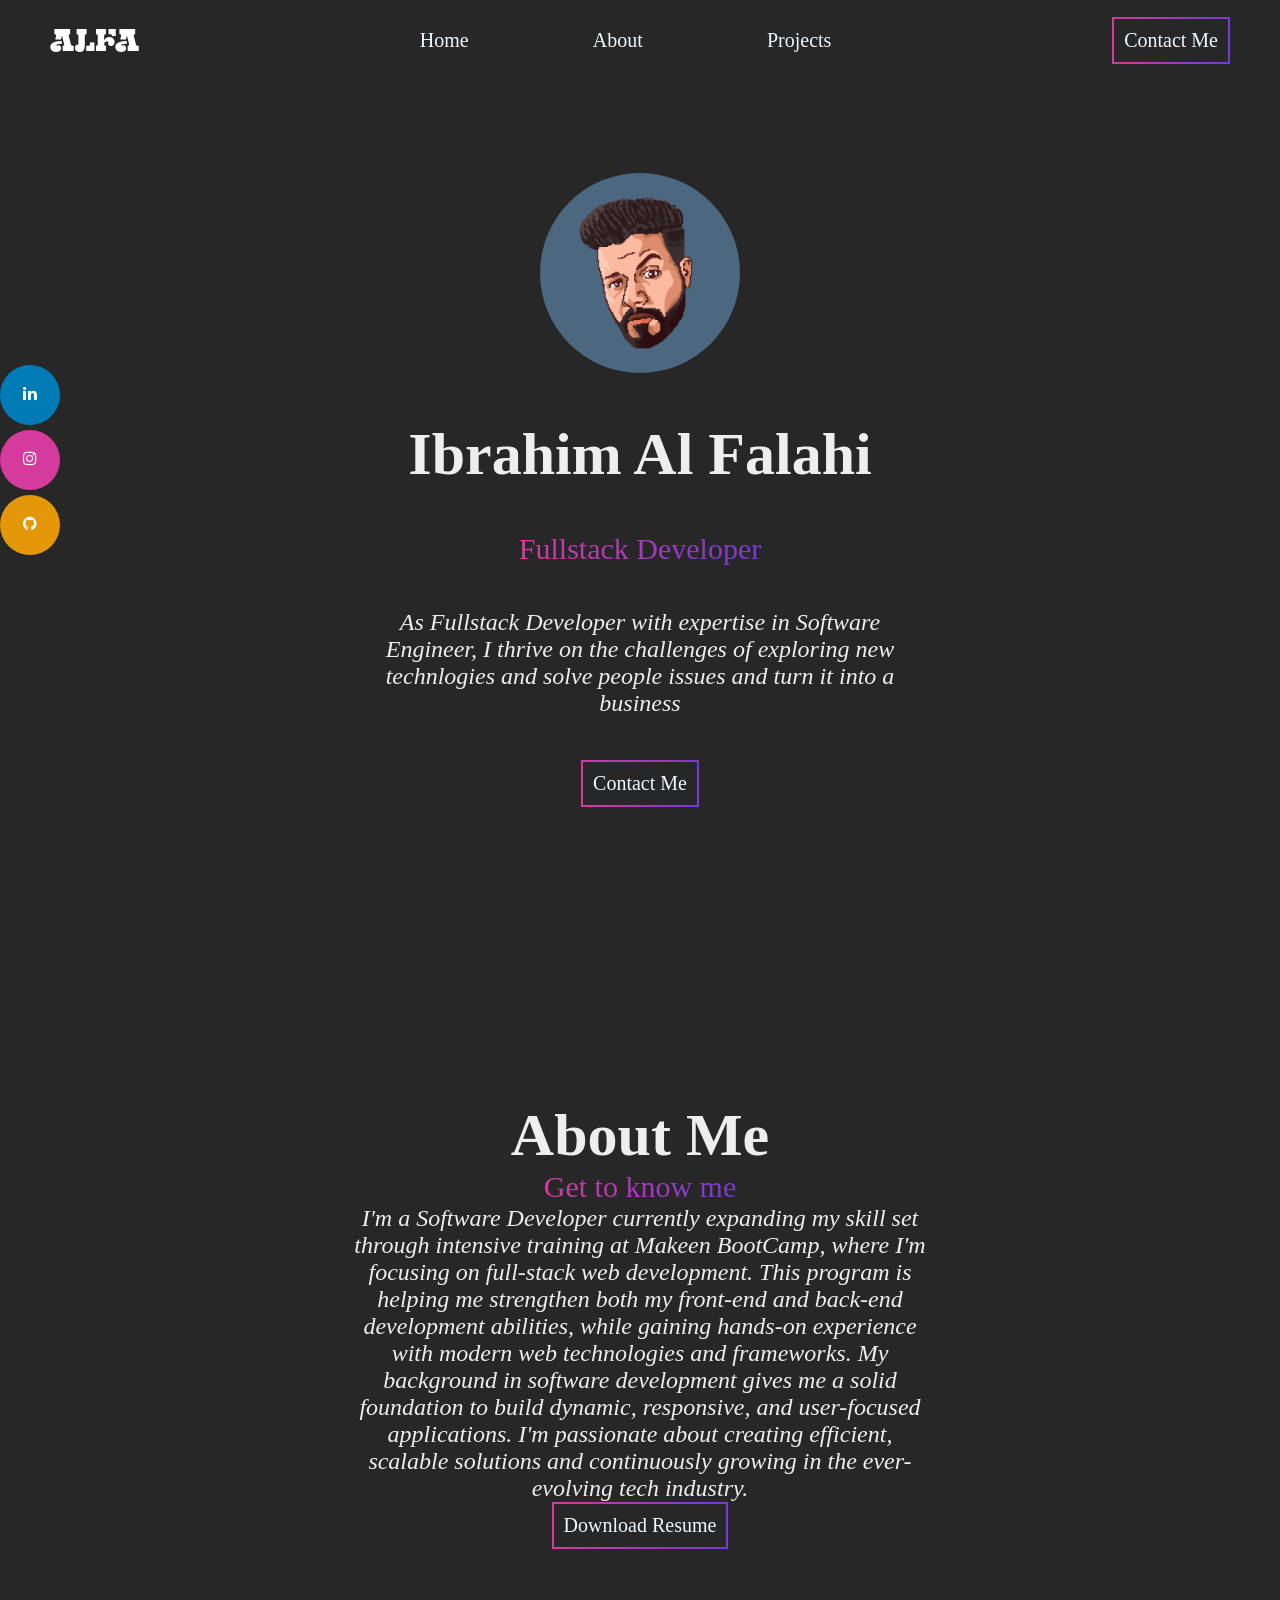
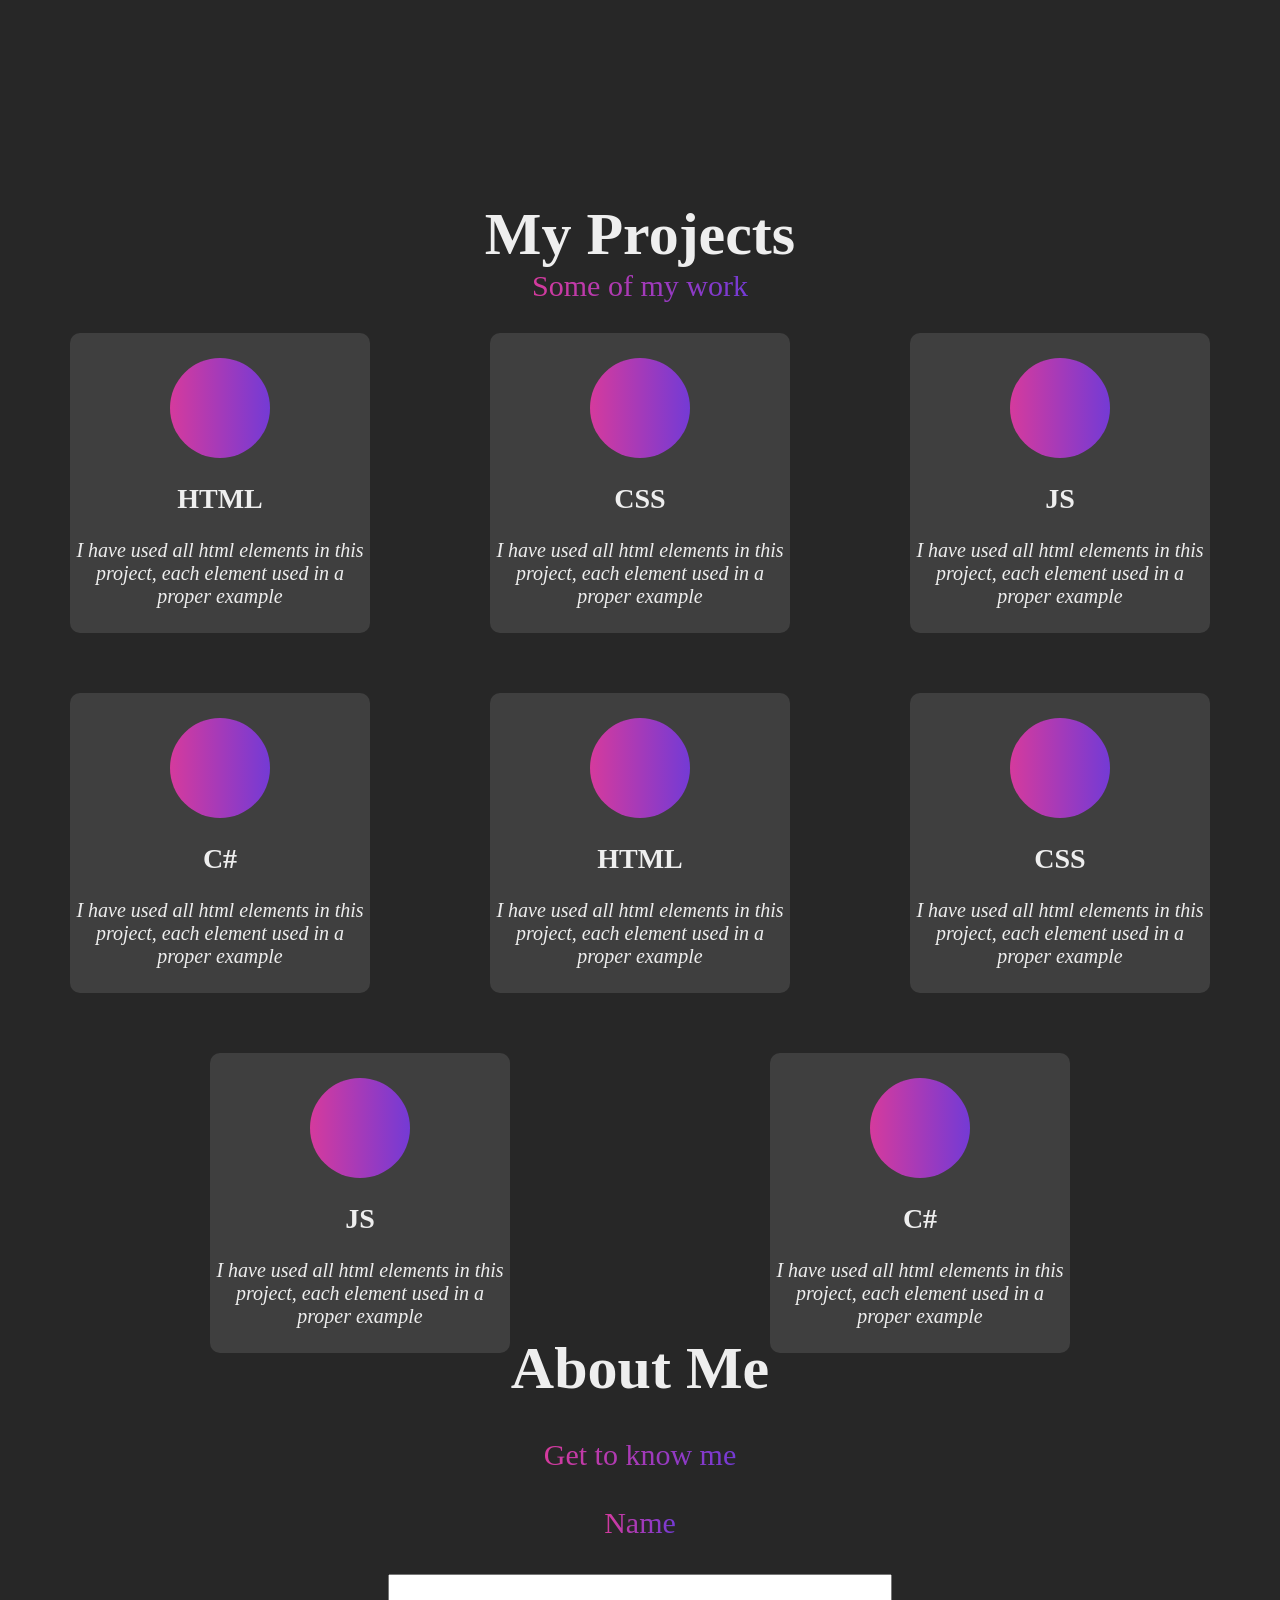
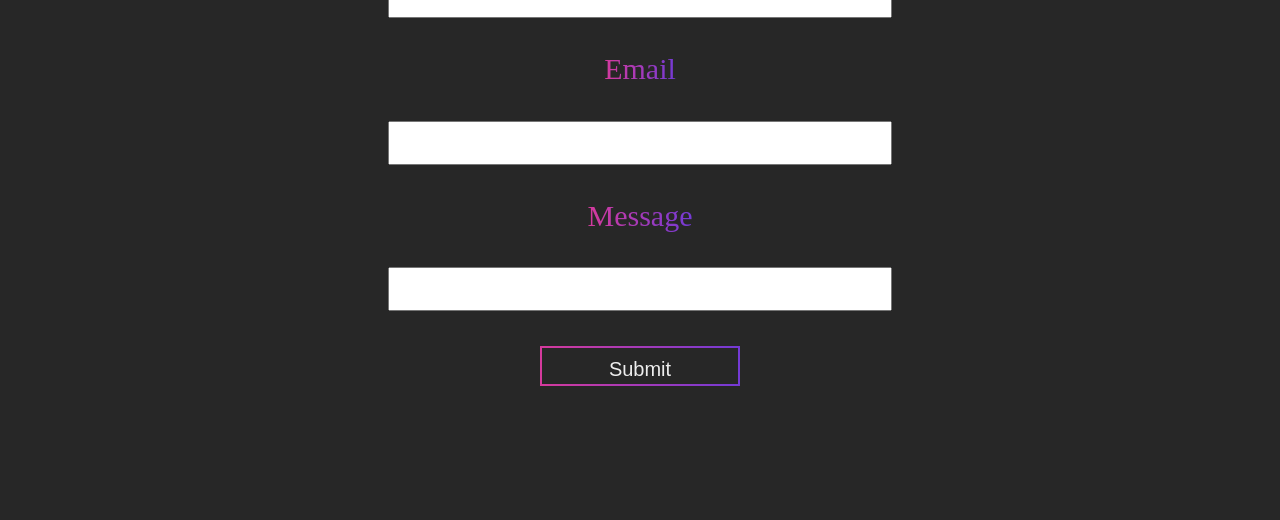
==== My portfolio/index.html @ e29e6a5a "added my portfolio" ====
<!DOCTYPE html>
<html lang="en">
<head>
    <meta charset="UTF-8">
    <meta name="viewport" content="width=device-width, initial-scale=1.0">
    <link rel="stylesheet" href="./asset/css/index.css">
    <link rel="stylesheet" href="https://cdnjs.cloudflare.com/ajax/libs/font-awesome/4.7.0/css/font-awesome.min.css">

    <title>Home</title>
</head>
<body>
    <div class="nav">
        <div class="logo">
            <h1>Alfa</h1>
        </div>
        <div class="tabs">
            <ul>
                <li><a href="#">Home</a></li>
                <li><a href="#">About</a></li>
                <li><a href="#">Projects</a></li>
            </ul>
        </div>
        <div class="contact">
            <a>Contact Me</a>
        </div>
    </div>
    <div class="social-icons">
        <a href="#" class="fa fa-linkedin"></a>
        <a href="#" class="fa fa-instagram"></a>
        <a href="#" class="fa fa-github"></a>

    </div>
    <div class="main-content">
        <div class="home">
            <div class="img">
                <img src="./asset/img/me.jpeg">
            </div>
            <div class="name">
                <h1>Ibrahim Al Falahi</h1>
            </div>
            <div class="title">
                <h2>Fullstack Developer</h2>
            </div>
            <div class="description">
                <p>As Fullstack Developer with expertise in Software Engineer,
                    I thrive on the challenges of exploring new technlogies 
                   and solve people issues and turn it into a business </p>
            </div>
            <div class="contact-button">
                <a>Contact Me</a>
            </div>
        </div>
        <div class="about">
            <div class="title">
                <h1>About Me</h1>
            </div>
            <div class="lable">
                <h2>Get to know me</h2>
            </div>
            <div class="description">
                <p>I'm a Software Developer currently expanding my skill set through intensive training at Makeen BootCamp, where I'm focusing on full-stack web development. This program is helping me strengthen both my front-end and back-end development abilities, while gaining hands-on experience with modern web technologies and frameworks. My background in software development gives me a solid foundation to build dynamic, responsive, and user-focused applications. I'm passionate about creating efficient, scalable solutions and continuously growing in the ever-evolving tech industry.</p>
            </div>
            <div class="contact-button">
                <a>Download Resume</a>
            </div>
        </div>
        <div class="projects">
            <div class="title">
                <h1>My Projects</h1>
            </div>
            <div class="lable">
                <h2>Some of my work</h2>
            </div>
            <div class="project-list">
                <div class="box">
                    <div class="icon">

                    </div>
                    <div class="project-title">
                        <h3>HTML</h3>
                    </div>
                    <div class="prject-description">
                        <p>I have used all html elements in this project, each element used in a proper example</p>
                    </div>
                </div>
                <div class="box">
                    <div class="icon">

                    </div>
                    <div class="project-title">
                        <h3>CSS</h3>
                    </div>
                    <div class="prject-description">
                        <p>I have used all html elements in this project, each element used in a proper example</p>
                    </div>
                </div>
                <div class="box">
                    <div class="icon">

                    </div>
                    <div class="project-title">
                        <h3>JS</h3>
                    </div>
                    <div class="prject-description">
                        <p>I have used all html elements in this project, each element used in a proper example</p>
                    </div>
                </div>
                <div class="box">
                    <div class="icon">

                    </div>
                    <div class="project-title">
                        <h3>C#</h3>
                    </div>
                    <div class="prject-description">
                        <p>I have used all html elements in this project, each element used in a proper example</p>
                    </div>
                </div>
                <div class="box">
                    <div class="icon">

                    </div>
                    <div class="project-title">
                        <h3>HTML</h3>
                    </div>
                    <div class="prject-description">
                        <p>I have used all html elements in this project, each element used in a proper example</p>
                    </div>
                </div>
                <div class="box">
                    <div class="icon">

                    </div>
                    <div class="project-title">
                        <h3>CSS</h3>
                    </div>
                    <div class="prject-description">
                        <p>I have used all html elements in this project, each element used in a proper example</p>
                    </div>
                </div>
                <div class="box">
                    <div class="icon">

                    </div>
                    <div class="project-title">
                        <h3>JS</h3>
                    </div>
                    <div class="prject-description">
                        <p>I have used all html elements in this project, each element used in a proper example</p>
                    </div>
                </div>
                <div class="box">
                    <div class="icon">

                    </div>
                    <div class="project-title">
                        <h3>C#</h3>
                    </div>
                    <div class="prject-description">
                        <p>I have used all html elements in this project, each element used in a proper example</p>
                    </div>
                </div>
                
            </div>
        </div>
        <div class="contact-form">
            <div class="title">
                <h1>About Me</h1>
            </div>
            <div class="lable">
                <h2>Get to know me</h2>
            </div>
            <label for="">Name</label>
            <input type="text">
            <label for="">Email</label>
            <input type="text">
            <label for="">Message</label>
            <input type="text">
            <button>Submit</button>
        </div>
    </div>
</body>
</html>
---- My portfolio/asset/css/index.css ----
@import url('https://fonts.googleapis.com/css2?family=Exile&display=swap');

* {
    position: relative;
  margin: 0px;
  padding: 0px;
  
}

.nav {
  position: sticky;
  display: flex;
  justify-content: space-between;
  align-items: center;
  height: 5rem;
  top: 0px;
  background-color: #272727;
  /* box-shadow: 0 0 50px #404B69; */
  z-index: 100;
}
.logo {
    margin-left: 50px;
  align-items: center;
  /* position: absolute;
    top:  1.25rem; */
}
.logo h1 {
  /* display: inline; */
  font-family: "Exile", system-ui;
  font-weight: 400;
  font-style: normal;
  color: white;
}

.tabs {
  display: flex;
  width: 50%;

  /* position: absolute;
    display: inline;
    right: 1.25rem;
    top:  50%; */
}
.tabs ul {
  width: 100%;
  display: flex;
  align-items: center;
  justify-content: space-evenly;
list-style-type: none;
}

.tabs ul li {
  padding: 10px;
  
  /* display: inline;
     */
}
.tabs ul li:hover {
  background-color: rgba(255, 255, 255, 0.5);
  border-radius: 10px;
}
.tabs ul li a {
  /* display: inline;
    margin: 5px;
    
     */
  font-size: 20px;
  text-decoration: none;
  color: aliceblue;
}

.contact{
    margin-right: 50px;
    border: 2px white solid;
    padding: 10px;
    border-image-source: linear-gradient(to left, #743ad5, #d53a9d);
    /* border-radius: 20%; */
    border-image-slice:1;
    border-width: 2px;
}
.contact a{
    color: aliceblue;
    text-decoration: none;
    font-size: 20px;
    
}
.main-content{
    background-color: #272727;
}
.social-icons{
    position: fixed;
    top: 40%;
    left: 0%;
    height: 200px;
    display: flex;
    flex-direction: column;
    justify-content: space-evenly;
    z-index: 100;
}

.fa {
  padding: 20px;
  font-size: 30px;
  height: 20px;
  width: 20px;
  text-align: center;
  text-decoration: none;
  border-radius: 50%;
}

.fa:hover {
  opacity: 0.7;
}


.fa-instagram {
  background: #d53a9d;
  color: white;
}

.fa-linkedin {
  background: #007bb5;
  color: white;
}

.fa-github {
  background: #e49709;
  color: white;
}

.home{
    height: 80vh;
    display: flex;
    justify-content: space-evenly;
    flex-direction: column;
    align-items: center;
    padding-bottom: 200px;
    padding-top: 50px;
}
.home img{
    width: 200px;
    height: 200px;
    border-radius: 50%;
    
}
.name h1{
    font-size: 60px;
    font-weight: bold;
    color: #EEEEEE;
}

.title h2{
    font-size: 30px;
    font-weight: 300;
    background: linear-gradient(to left, #743ad5, #d53a9d);
    background-clip: text;
      color: transparent;
}
.description{
width: 45%;
}
.description p{
    font-size: 24px;
    color: #EEEEEE;
    font-style: italic;
    text-align: center;
    
}

.contact-button{
    border: 2px white solid;
    padding: 10px;
    border-image-source: linear-gradient(to left, #743ad5, #d53a9d);
    /* border-radius: 20%; */
    border-image-slice:1;
    border-width: 2px;
}
.contact-button a{
    color: aliceblue;
    text-decoration: none;
    font-size: 20px;
    
}

.about{
    height: 50vh;
    display: flex;
    justify-content: space-evenly;
    flex-direction: column;
    align-items: center;
    padding-bottom: 200px;
    padding-top: 50px;
}
.title h1{
    font-size: 60px;
    font-weight: bold;
    color: #EEEEEE;
}

.lable h2{
    font-size: 30px;
    font-weight: 300;
    background: linear-gradient(to left, #743ad5, #d53a9d);
    background-clip: text;
      color: transparent;
}

.projects{
    height: 100vh;
    display: flex;
    justify-content: space-evenly;
    flex-direction: column;
    align-items: center;
    padding-bottom: 200px;
    padding-top: 50px;
}

.project-list{
    display: flex;
    justify-content: space-evenly;
    flex-wrap: wrap;
    align-content: flex-start;

}

.box{
    width: 300px;
    height: 300px;
    margin: 30px 50px;
    background-color: #3f3f3f;
    border-radius: 10px;
    display: flex;
    justify-content: space-evenly;
    align-items: center;
    flex-direction:column;
}
.icon{
    width: 100px;
    height: 100px;
    border-radius: 50%;
    background: linear-gradient(to left, #743ad5, #d53a9d);
}
.project-title h3{
    font-size: 28px;
    font-weight: bold;
    color: #EEEEEE;
}

.prject-description p{
    font-size: 20px;
    font-style: italic;
    text-align: center;
    color: #EEEEEE;
    
}
.contact-form{
    height: 80vh;
    width: 25%;
    margin: 0px auto;
    display: flex;
    flex-direction: column;
    justify-content: space-evenly;
    padding-bottom: 100px;
    align-items: center;

}

.contact-form label{
    font-size: 30px;
    font-weight: 300;
    background: linear-gradient(to left, #743ad5, #d53a9d);
    background-clip: text;
      color: transparent;
}

.contact-form input{
    height: 40px;
    width: 500px;
}
.contact-form button{
    height: 40px;
    width: 200px;
    margin: 0 auto;
    border: 2px white solid;
    padding: 10px;
    border-image-source: linear-gradient(to left, #743ad5, #d53a9d);
    /* border-radius: 20%; */
    border-image-slice:1;
    border-width: 2px;
    text-decoration: none;
    font-size: 20px;
    color: #EEEEEE;
    background: none;
}
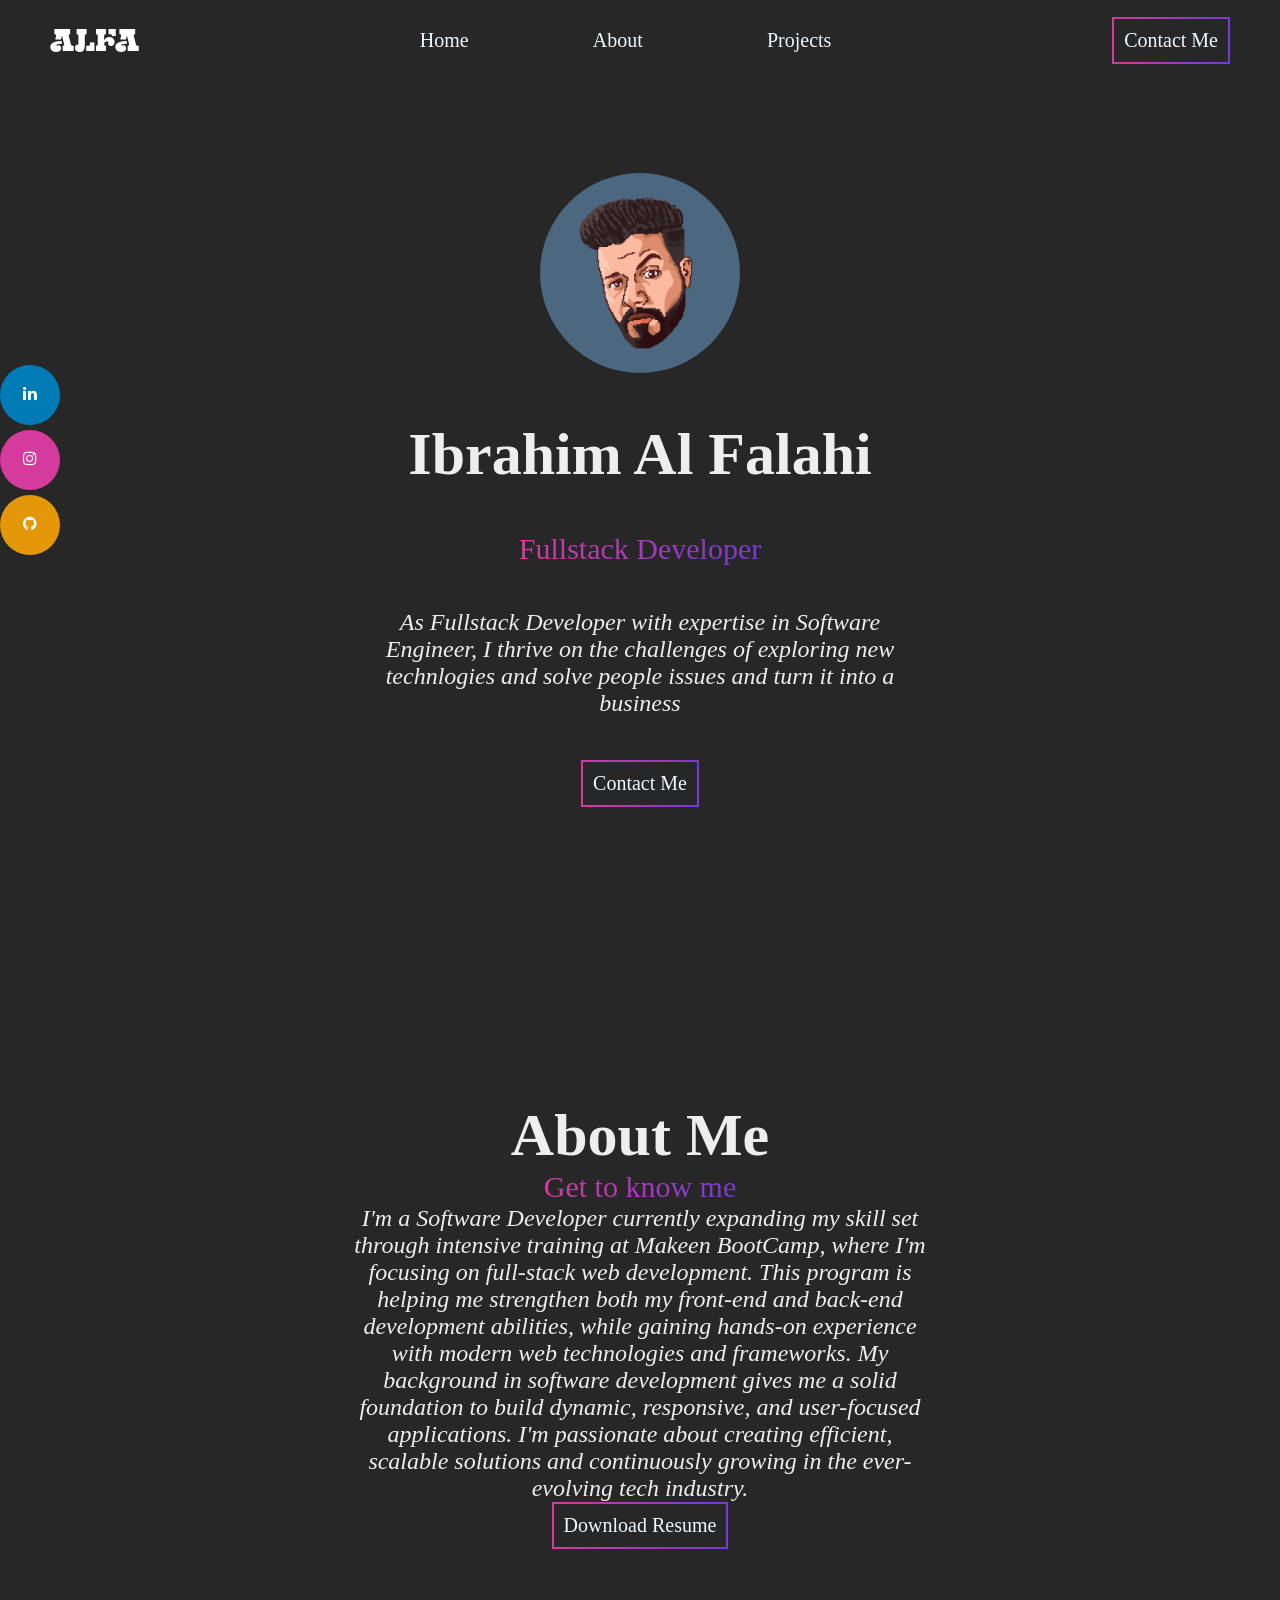
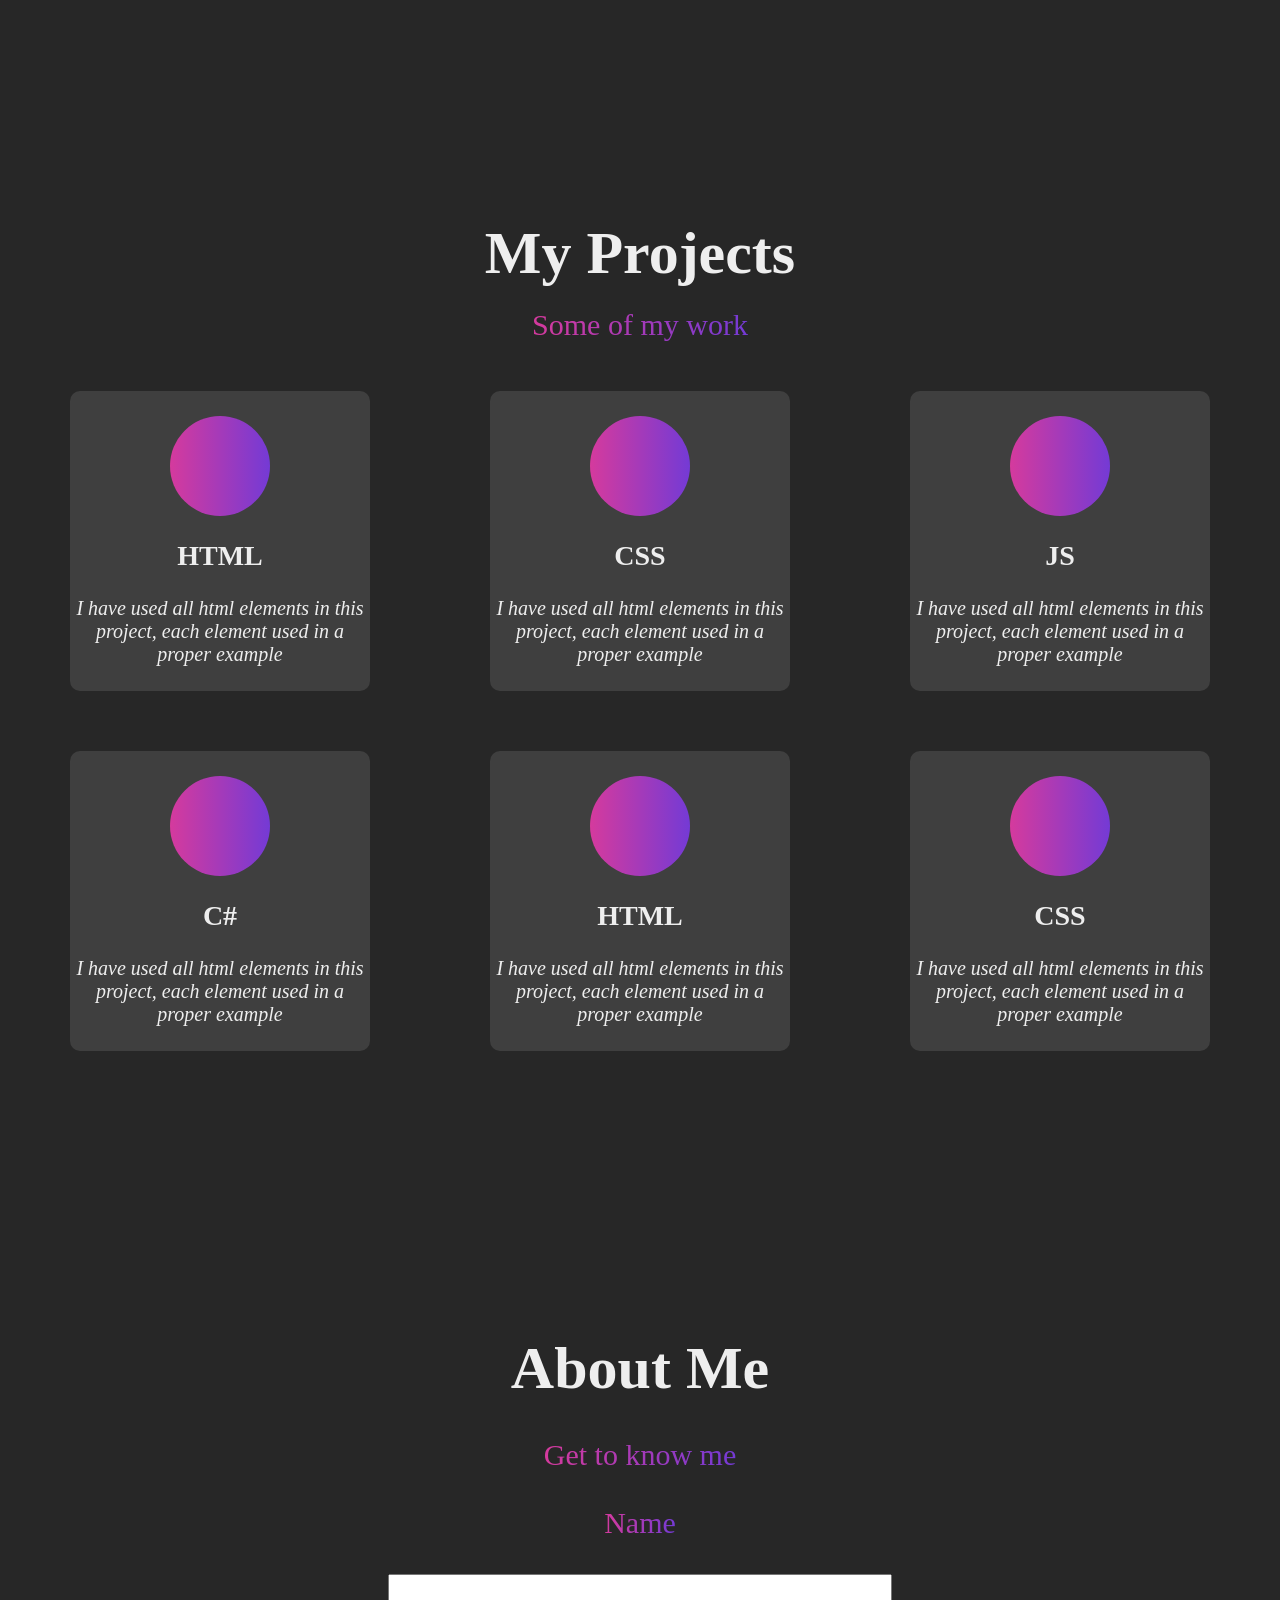
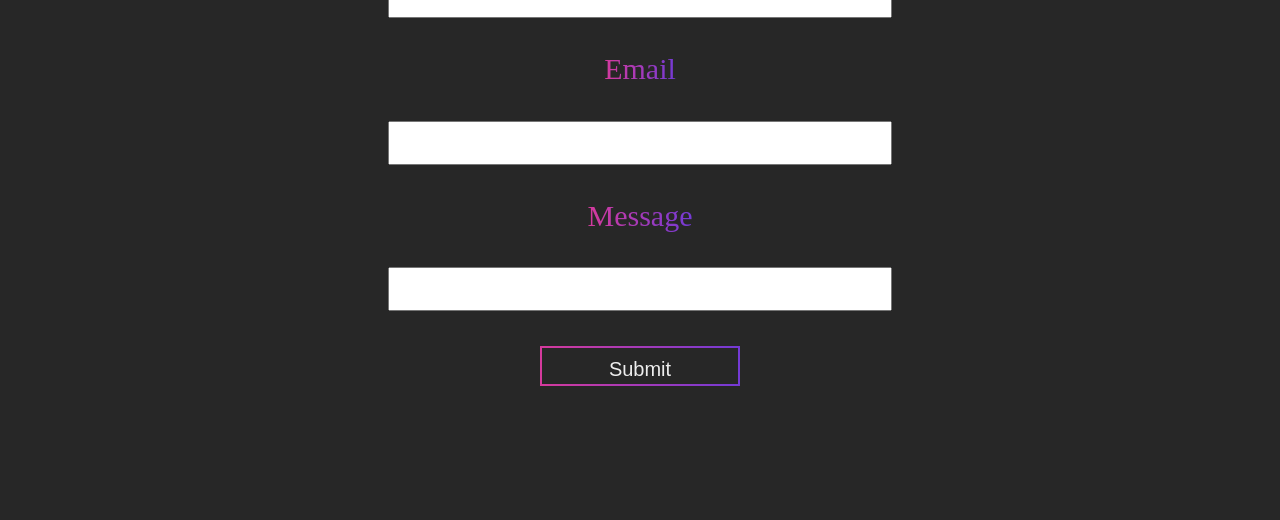
==== commit 0aab99f0: "first assignement added" ====
--- a/My portfolio/index.html
+++ b/My portfolio/index.html
@@ -138,28 +138,7 @@
                         <p>I have used all html elements in this project, each element used in a proper example</p>
                     </div>
                 </div>
-                <div class="box">
-                    <div class="icon">
-
-                    </div>
-                    <div class="project-title">
-                        <h3>JS</h3>
-                    </div>
-                    <div class="prject-description">
-                        <p>I have used all html elements in this project, each element used in a proper example</p>
-                    </div>
-                </div>
-                <div class="box">
-                    <div class="icon">
-
-                    </div>
-                    <div class="project-title">
-                        <h3>C#</h3>
-                    </div>
-                    <div class="prject-description">
-                        <p>I have used all html elements in this project, each element used in a proper example</p>
-                    </div>
-                </div>
+                
                 
             </div>
         </div>
